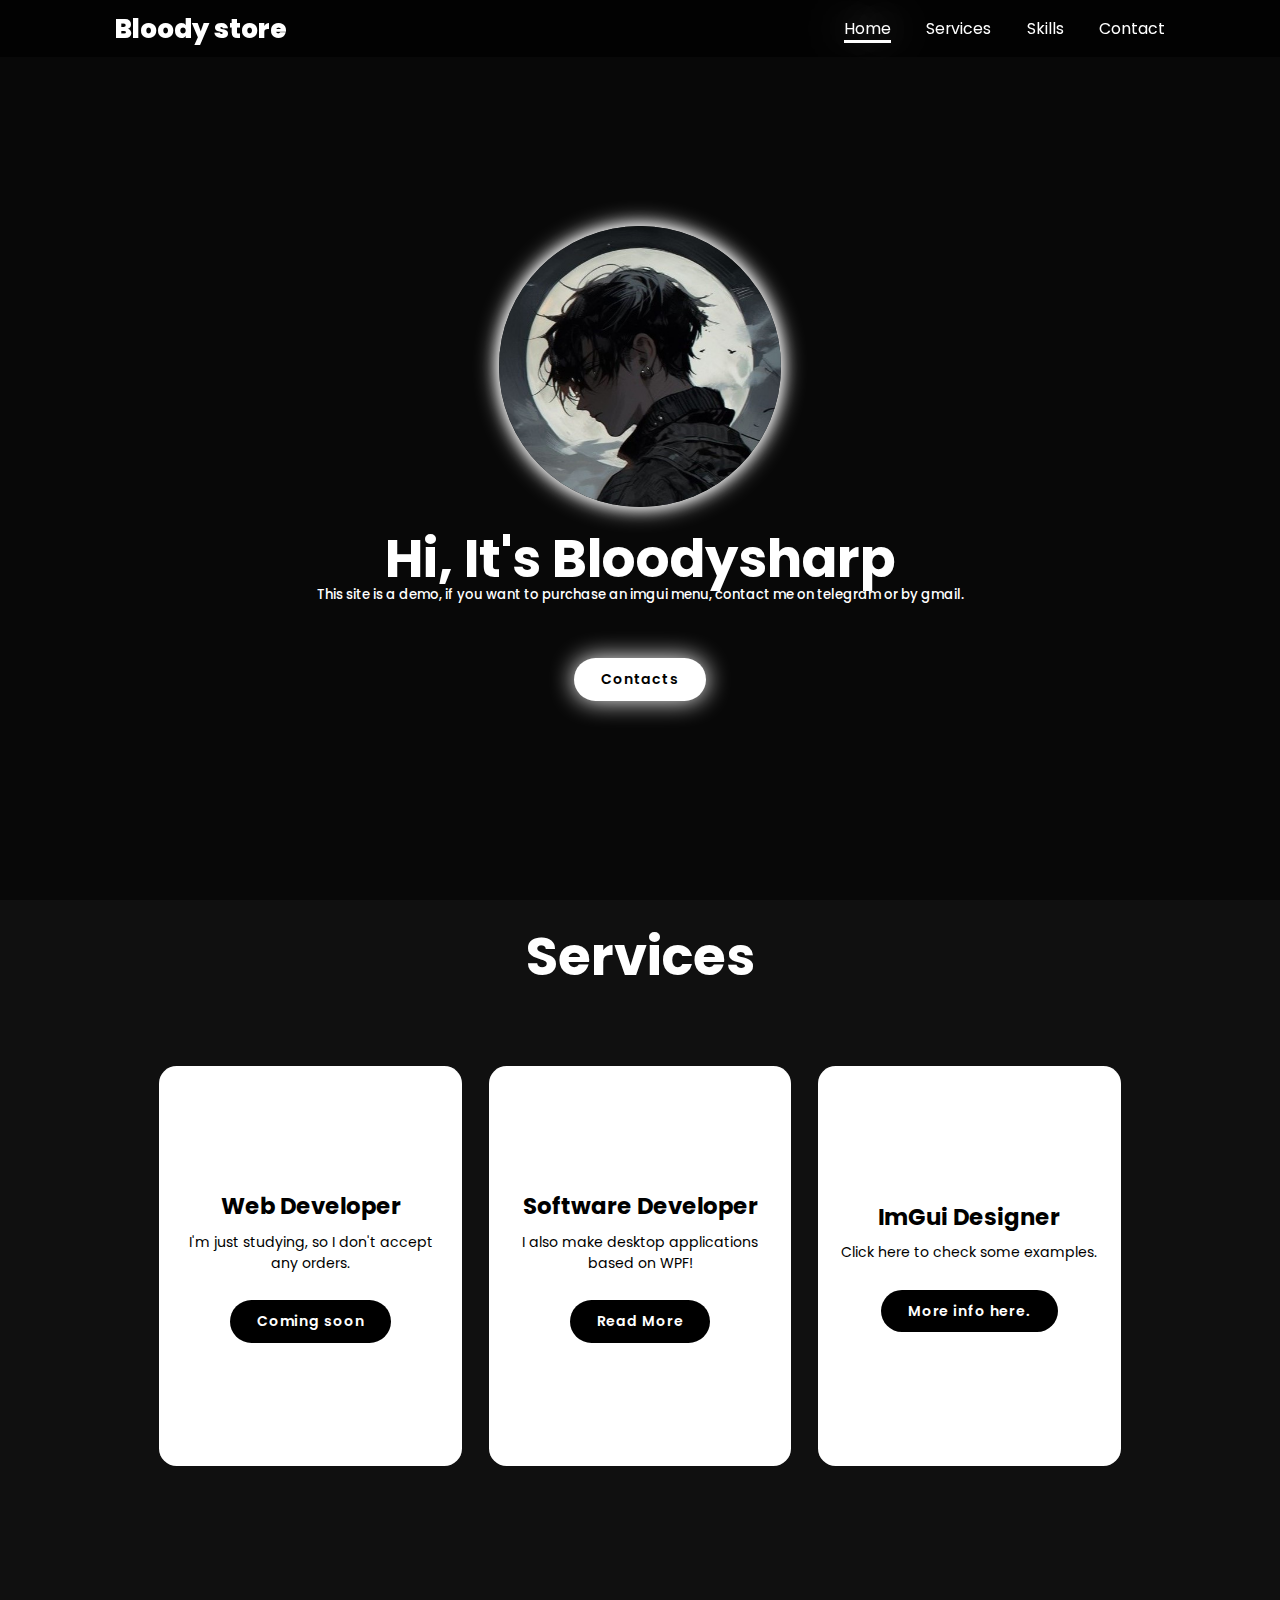
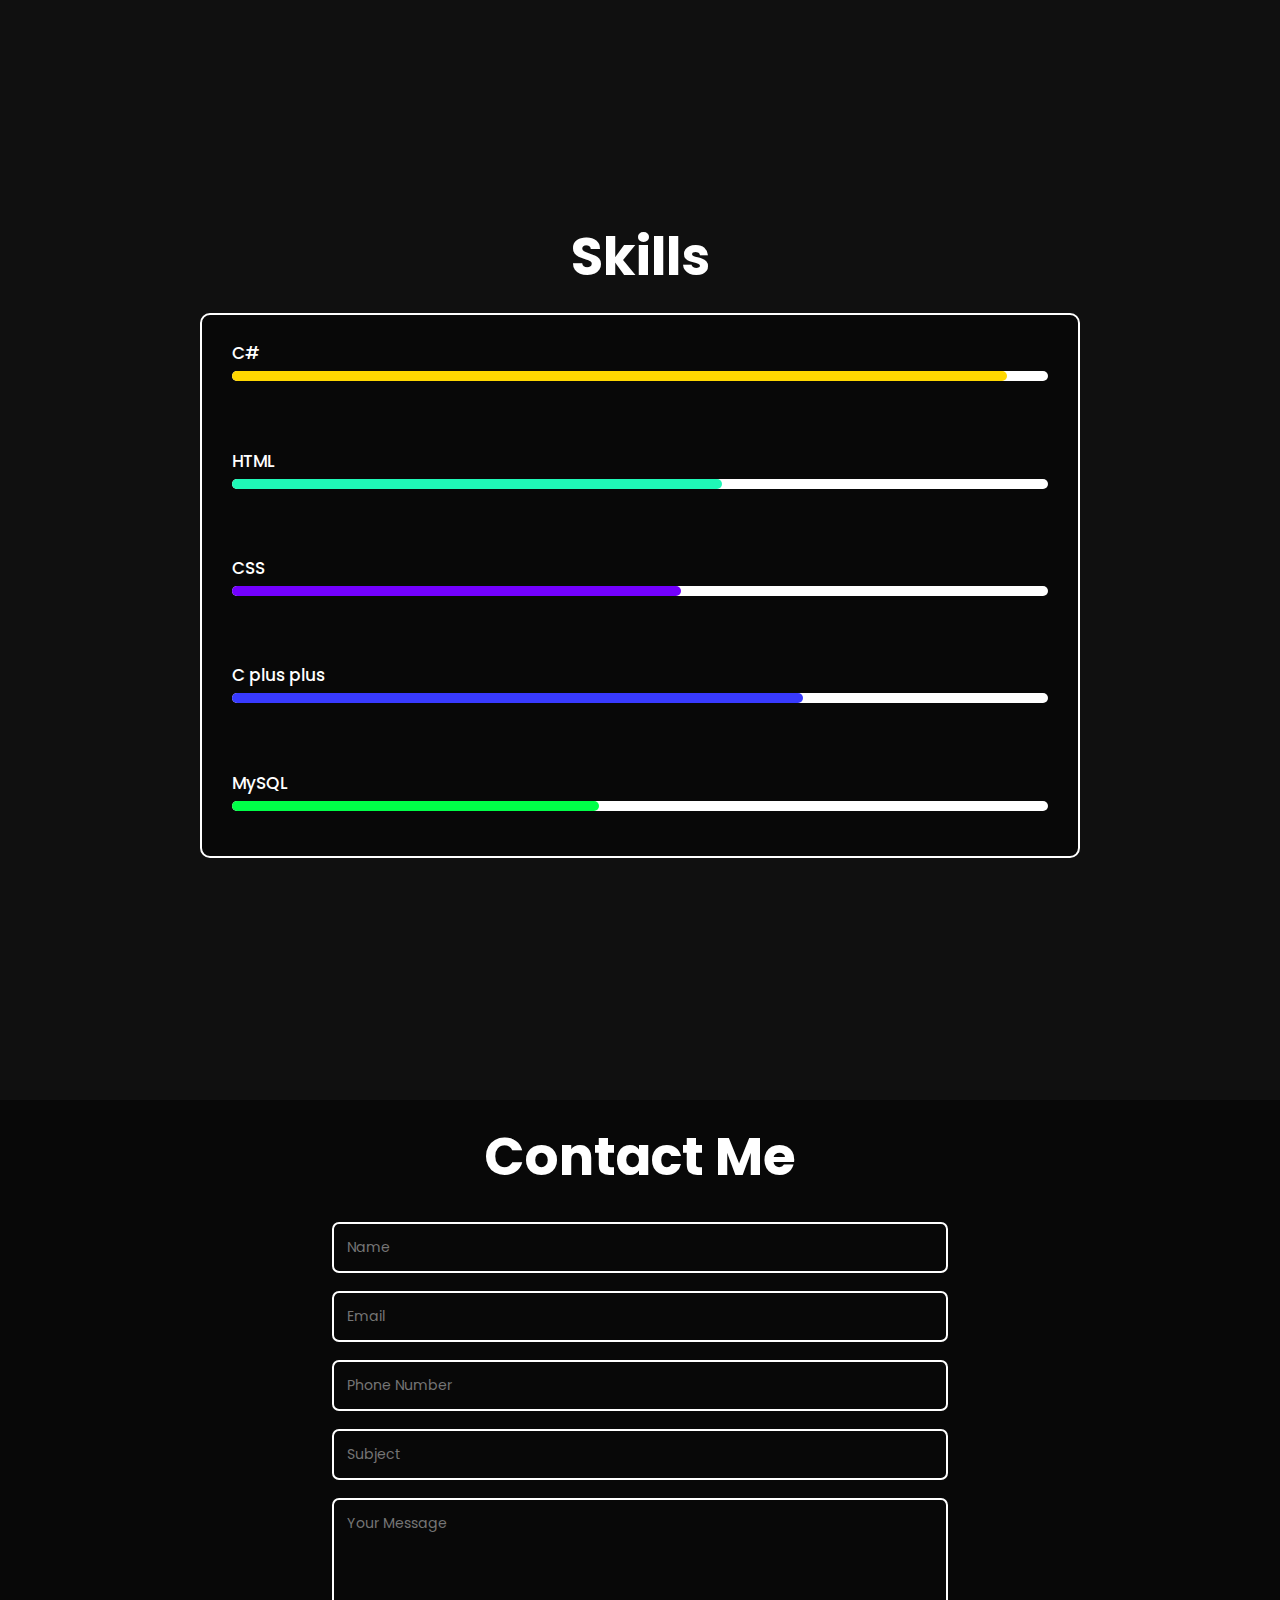
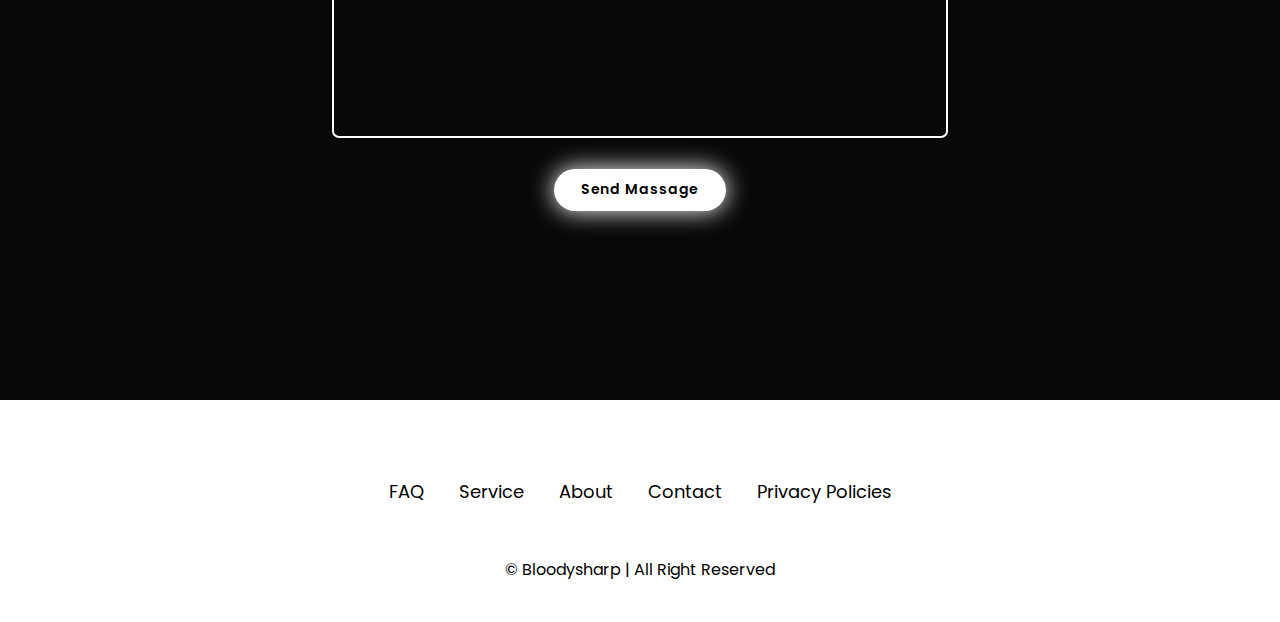
==== index.html @ 04646cc1 "first commit" ====
<!DOCTYPE html>
<html lang="en">

<head>
   <meta charset="UTF-8">
   <meta name="viewport" content="width=device-width, initial-scale=1.0">
   <title>BloodyShop</title>
   <link rel="stylesheet" href="assets/css/style.css">
   <!-- Font awesome import -->
   <link rel="stylesheet" href="https://cdnjs.cloudflare.com/ajax/libs/font-awesome/6.5.1/css/all.min.css" integrity="sha512-DTOQO9RWCH3ppGqcWaEA1BIZOC6xxalwEsw9c2QQeAIftl+Vegovlnee1c9QX4TctnWMn13TZye+giMm8e2LwA==" crossorigin="anonymous" referrerpolicy="no-referrer" />
<body>
   <header class="header">
      <a href="#" class="logo">Bloody <span>store</span></a>

      <i class="fa-solid fa-bars" id="menu-icon"></i>

      <nav class="navbar">
         <ul>
            <li><a href="#home" class="active">Home</a></li>
            <li><a href="#services">Services</a></li>
            <!--<li><a href="#education">Education</a></li>-->
            <li><a href="#skills">Skills</a></li>
            <li><a href="#contact">Contact</a></li>
         </ul>
      </nav>
   </header>

   <section class="home" id="home">
      <div class="home-img">
         <img src="assets/image/img1.jpg" alt="">
      </div>
      <div class="home-content">
         <h1>Hi, It's Bloodysharp</h1>
         <!--<h3 data-text="Imgui">Imgui seller</h3>-->

         <p>This site is a demo, if you want to purchase an imgui menu, contact me on telegram or by gmail.</p>
         <div class="social-icon">
            <a href="#"><i class="fa-brands fa-linkedin"></i></a>
            <a href="https://github.com/Bloodysharp"><i class="fa-brands fa-github"></i></a>
            <a href="https://www.instagram.com/Bloodysharp"><i class="fa-brands fa-instagram"></i></a>
            <a href="https://t.me/Des1derata"><i class="fa-brands fa-telegram"></i></a>
         </div>

         <a href="#contact" class="btn">Contacts</a>
      </div>
   </section>

   <section class="services" id="services">
      <h2 class="heading">Services</h2>
      
      <div class="service-container">
         <div class="service-box">
            <i class="fa-solid fa-code"></i>
            <h3>Web Developer</h3>
            <p>I'm just studying, so I don't accept any orders.</p>
            <a href="#" class="btn">Coming soon</a>
         </div>
         <div class="service-box">
            <i class="fa-solid fa-palette"></i>
            <h3>Software Developer</h3>
            <p>I also make desktop applications based on WPF!</p>
            <a href="#" class="btn">Read More</a>
         </div>
         <div class="service-box">
            <i class="fa-solid fa-laptop-code"></i>
            <h3>ImGui Designer</h3>
            <p>Click here to check some examples.</p>
            <a href="#" class="btn">More info here.</a>
         </div>
      </div>
   </section>

   <!--<section class="education" id="education">
      <h2 class="heading">My Education</h2>

      <div class="timeline">
         <div class="container right">
            <div class="content">
               <div class="tag">
                  <h2>College</h2>
               </div>
               <div class="decs">
                  <p>Lorem ipsum dolor sit amet consectetur adipisicing elit. A, voluptas!</p>
               </div>
            </div>
         </div>
         <div class="container left">
            <div class="content" data-aos="fade-right">
               <div class="tag">
                  <h2>High School</h2>
               </div>
               <div class="decs">
                  <p>Lorem ipsum dolor, sit amet consectetur adipisicing elit. Aliquid consequuntur ad corrupti recusandae cumque amet.</p>
               </div>
            </div>
         </div>
         <div class="container right">
            <div class="content" data-aos="fade-left">
               <div class="tag">
                  <h2>Internship</h2>
               </div>
               <div class="decs">
                  <p>Lorem ipsum dolor, sit amet consectetur adipisicing elit. Aliquid consequuntur ad corrupti recusandae cumque amet.</p>
               </div>
            </div>
         </div>
         <div class="container left">
            <div class="content" data-aos="fade-right">
               <div class="tag">
                  <h2>Job-1</h2>
               </div>
               <div class="decs">
                  <p>Lorem ipsum dolor, sit amet consectetur adipisicing elit. Aliquid consequuntur ad corrupti recusandae cumque amet.</p>
               </div>
            </div>
         </div>
         <div class="container right">
            <div class="content" data-aos="fade-left">
               <div class="tag">
                  <h2>Job-2</h2>
               </div>
               <div class="decs">
                  <p>Lorem ipsum dolor, sit amet consectetur adipisicing elit. Aliquid consequuntur ad corrupti recusandae cumque amet.</p>
               </div>
            </div>
         </div>
         <div class="container left">
            <div class="content" data-aos="fade-right">
               <div class="tag">
                  <h2>Job-3</h2>
               </div>
               <div class="decs">
                  <p>Lorem ipsum dolor, sit amet consectetur adipisicing elit. Aliquid consequuntur ad corrupti recusandae cumque amet.</p>
               </div>
            </div>
         </div>
      </div>
   </section>-->

   <section class="skills" id="skills">
      <h2 class="heading">Skills</h2>

      <div class="skill-bar">
         <div class="bar">
            <div class="info">
               <span>C#</span>
            </div>
            <div class="progress-line csharp">
               <span></span>
            </div>
         </div>
         <div class="bar">
            <div class="info">
               <span>HTML</span>
            </div>
            <div class="progress-line html">
               <span></span>
            </div>
         </div>

         <div class="bar">
            <div class="info">
               <span>CSS</span>
            </div>
            <div class="progress-line css">
               <span></span>
            </div>
         </div>

         <div class="bar">
            <div class="info">
               <span>C plus plus</span>
            </div>
            <div class="progress-line cpp">
               <span></span>
            </div>
         </div>

         <div class="bar">
            <div class="info">
               <span>MySQL</span>
            </div>
            <div class="progress-line mysql">
               <span></span>
            </div>
         </div>
      </div>
   </section>

   <section class="contact" id="contact">
      <h2 class="heading">Contact Me</h2>
      <form action="">
         <div class="input-box">
            <input type="text" name="name" placeholder="Name" required>
            <input type="email" placeholder="Email" required>
            <input type="Number" placeholder="Phone Number" required>
            <input type="text" placeholder="Subject">
         </div>
         <textarea name="" id="" cols="30" rows="10" placeholder="Your Message"></textarea>
         <input type="submit" value="Send Massage" class="btn">
      </form>
   </section>

   <footer class="footer">
      <div class="social">
         <a href="#"><i class="fa-brands fa-linkedin"></i></a>
         <a href="https://www.instagram.com/Bloodysharp"><i class="fa-brands fa-square-instagram"></i></a>
         <a href="https://t.me/Des1derata"><i class="fa-brands fa-telegram"></i></a>
         <a href="https://github.com/Bloodysharp"><i class="fa-brands fa-github"></i></a>
      </div>
      <ul class="list">
         <li><a href="#">FAQ</a></li>
         <li><a href="#">Service</a></li>
         <li><a href="#">About</a></li>
         <li><a href="#">Contact</a></li>
         <li><a href="#">Privacy Policies</a></li>
      </ul>
      <p class="copyright">
         © Bloodysharp | All Right Reserved
      </p>
   </footer>
   <!-- animation -->  

   <script src="assets/js/script.js"></script>
</body>
</html>
---- assets/css/style.css ----
@import url('https://fonts.googleapis.com/css2?family=Poppins:wght@100;200;300;400;500;600&display=swap');
* {
  margin: 0;
  padding: 0;
  box-sizing: border-box;
  text-decoration: none;
  border: none;
  outline: none;
  scroll-behavior: smooth;
  font-family: 'Poppins', sans-serif;
}

:root {
  --bg-color: #080808;
  --second-bg-color: #101010;
  --text-color: white;
  --main-color: #ffffff;
}
html {
  font-size: 62.5%;
  overflow-x: hidden;
}
body {
  background: var(--bg-color);
  font-family: "Poppins", sans-serif;
  color: var(--text-color);
}
html::-webkit-scrollbar {
  width: 0.8rem;
}
html::-webkit-scrollbar-track {
  background: var(--bg-color);
}
html::-webkit-scrollbar-thumb {
  background: var(--main-color);
}
.header {
  position: fixed;
  top: 0;
  left: 0;
  width: 100%;
  z-index: 100;
  display: flex;
  align-items: center;
  justify-content: space-between;
  padding: 3rem 9%;
  height: 6.5rem;
  background: rgba(0,0,0,0.7);
  backdrop-filter: blur(20px);
}
.logo {
  font-size: 3rem;
  color: var(--main-color);
  font-weight: 800;
  cursor: pointer;
  transition: 0.3s ease;
}
.logo:hover {
  transform: scale(1.1);
  text-shadow: 0 0 50px var(--main-color);
}
.navbar ul {
  display: flex;
  list-style: none;
}
.navbar ul li a {
  color: var(--main-color);
  font-size: 1.8rem;
  margin-left: 4rem;
  border-bottom: 3px solid transparent;
  transition: 0.3s ease;
}
.navbar ul li a:hover,
.navbar ul li a.active {
  border-bottom: 3px solid var(--main-color);
  text-shadow: 0 0 40px var(--main-color);
}
#menu-icon {
  font-size: 3.6rem;
  color: var(--main-color);
  display: none;
}
@media(max-width:768px) {
  #menu-icon {
    display: block;
  }
  .navbar {
    position: absolute;
    top: 100%;
    right: 0;
    width: 50%;
    padding: 1rem 3%;
    background: black;
    border-left: 2px solid var(--main-color);
    border-bottom: 2px solid var(--main-color);
    border-bottom-left-radius: 2rem;
    display: none;
  }
  .navbar.active {
    display: block;
  }
  header .navbar ul {
    flex-flow: column;
  }
  .navbar ul li {
    text-align: center;
    width: 100%;
    border-radius: 0.6rem;
  }
  .navbar ul li a {
    display: block;
    padding: 1rem;
    text-align: left;
    font-size: 2rem;
    color: white;
  }
  .navbar ul li a.active,
  .navbar ul li a:hover {
    padding: 1rem;
    color: white;
    border-radius: 0.5rem;
    border-bottom: 0.5rem solid var(--main-color);
  }
}

/* Home section */
.home {
  display: flex;
  align-items: center;
  justify-content: center;
  flex-direction: column;
  gap: 1rem;
}
.home-content {
  display: flex;
  flex-direction: column;
  align-items: center;
  justify-content: center;
  text-align: center;
  margin-top: 3rem;
}
.home-img {
  border-radius: 50%;
}
.home-img img {
  position: relative;
  border-radius: 50%;
  top: 3rem;
  width: 22vw;
  box-shadow: 0 0 15px var(--main-color),
              0 0 25px var(--main-color);
  cursor: pointer;
  transition: 0.3s ease;
}
.home-img img:hover {
  box-shadow: 0 0 50px var(--main-color),
              0 0 100px var(--main-color);
}
.home-content h1 {
  font-size: 6rem;
  font-weight: 700;
  margin-top: 1.5rem;
  line-height: 1;
}
.home-content h3 {
  position: relative;
  font-size: 3.5rem;
  color: #252839;
  -webkit-text-stroke: 0.3vw #383d52;
  text-transform: uppercase;
}
.home-content h3::before{
  content: attr(data-text);
  position: absolute;
  top: 0;
  left: 0;
  width: 0;
  height: 100%;
  color: #01fe87;
  -webkit-text-stroke: 0vw #383d52;
  border-right: 2px solid #01fe87;
  overflow: hidden;
  animation: animate 6s linear infinite;
}
@keyframes animate {
  0%, 10%, 100%{
    width: 0;
  }
  70%, 90% {
    width: 100%;
  }
}
.home-content p {
  font-size: 1.5rem;
  font-weight: 500;
  max-width: 1000px;
}
.home-content .social-icon a{
  display: inline-flex;
  justify-content: center;
  align-items: center;
  font-size: 2.5rem;
  color: var(--main-color);
  margin: 3rem 1.5rem 3rem 0;
  transition: 0.3s ease;
}
.home-content .social-icon a:hover {
  transform: scale(1.3)translateY(-5px);
  text-shadow: 0 0 25px var(--main-color);
}
.btn {
  display: inline-block;
  padding: 1rem 2.8rem;
  background: var(--main-color);
  box-shadow: 0 0 25px var(--main-color);
  font-size: 1.6rem;
  border-radius: 4rem;
  color: black;
  border: 2px solid transparent;
  letter-spacing: 0.1rem;
  font-weight: 600;
  transition: 0.3s ease-in-out;
  cursor: pointer;
}
.btn:hover {
  transform: scale(1.05);
  background: transparent;
  color: white;
  border: 2px solid white;
}
@media(max-width:895px){
  .home {
    flex-direction: column;
    margin: 5rem 4rem;
  }
  .home-content h1 {
    font-size: 3.9rem;
    margin-top: 3rem;
  }
  .home-content h3 {
    font-size: 2.6rem;
  }
  .home-content p {
    max-width: 600px;
    margin: 0 auto;
  }
  .home-img img {
    width: 56vw;
    margin-top: -2rem;
  }
}

section{
  min-height: 100vh;
  padding: 2rem 9%;
}
/* Services Section */
.heading {
  font-size: 6rem;
  text-align: center;
}
.services {
  background: var(--second-bg-color);
}
.services h2 {
  margin-bottom: 8rem;
}
.service-container {
  display: flex;
  justify-content: center;
  align-items: center;
  flex-wrap: wrap;
  gap: 3rem;
}

.service-container .service-box {
  flex: 1 1;
  display: flex;
  flex-direction: column;
  align-items: center;
  justify-content: center;
  text-align: center;
  background: var(--main-color);
  color: black;
  padding: 3rem 2rem 4rem;
  height: 400px;
  border-radius: 2rem;
  border: 3px solid transparent;
  cursor: pointer;
  transition: 0.5s ease;
}
.service-container .service-box:hover {
  transform: scale(1.02);
  background-color: rgb(0, 0, 0);
  color: white;
  border: 2px solid white;
}
.service-container .service-box:hover i {
  color: white;
}
.service-box i {
  font-size: 7rem;
  color: black;
  margin-bottom: 1rem;
}
.service-box h3 {
  font-size: 2.6rem;
}
.service-box p {
  font-size: 1.6rem;
  margin: 1rem 0 3rem;
}
.service-box .btn {
  background-color: rgb(0, 0, 0);
  color: white;
}
.service-box .btn:hover {
  color: rgb(255, 255, 255);
  background: transparent;
  filter: 0 0 15px white;
  border: 1px solid rgb(255, 255, 255);
}


/* Education Section */
.education{
  background: var(--bg-color);
}
.education .timeline {
  position: relative;
  max-width: 1200px;
  margin: 0 auto;
}
.education .timeline::after {
  content: '';
  position: absolute;
  width: 6px;
  background: rgb(242, 0, 0);
  top: 0;
  bottom: 0;
  left: 50%;
  margin-left: -3px;
  z-index: -2px;
}
.education .container {
  padding: 10px 40px;
  position: relative;
  background-color: inherit;
  width: 50%;
}
.education .container::after {
  content: '\f501';
  position: absolute;
  width: 25px;
  height: 25px;
  line-height: 25px;
  font-size: 1.89rem;
  right: -17px;
  background: black;
  border: 4px solid white;
  top: 15px;
  border-radius: 50%;
  z-index: 100;
  text-align: center;
  font-weight: 600;
  font-family: "Font Awesome\ 5 Free";
  color: rgb(230, 28, 28);
}
.education .left {
  left: 0;
}
.education .right {
  left: 50%;
}
.education .left::before{
  content: '';
  height: 0;
  position: absolute;
  top: 22px;
  width: 0;
  z-index: 1;
  right: 30px;
  border: medium solid var(--main-color);
  border-width: 10px 0 10px 10px;
  border-color: transparent transparent transparent var(--main-color);
}
.education .right::before{
  content: '';
  height: 0;
  position: absolute;
  top: 22px;
  width: 0;
  z-index: 1;
  left: 30px;
  border: medium solid var(--main-color);
  border-width: 10px 0 10px 10px;
  border-color: transparent transparent transparent var(--main-color);
}
.education .right::after {
  left: -16px;
}
.education .content {
  background: white;
  color: black;
  position: relative;
  border-radius: 6px;
}
.education .content .tag {
  font-size: 1.6rem;
  padding-top: 1.5rem;
  padding-left: 1.5rem;
}
.education .content .decs {
  margin-left: 1.5rem;
  padding-bottom: 1rem;
}
.education .content .tag h2 {
  font-size: 2rem;
  font-weight: 600;
}
.education .content .decs  p {
  font-size: 1.3rem;
  font-weight: 500;
}
.education .content:hover {
  box-shadow: 0 0 25px white;
}
@media screen and (max-width:600px)  {
  .timeline {
    margin-top: 2rem;
  }
  .education .timeline::after {
    left: 31px;
  }
  .education .container {
    width: 100%;
    padding-left: 8rem;
    padding-right: 2rem;
  }
  .education .container::after {
    font-size: 2.2rem;
  }
  .education .container::before {
    left: 61px;
    border: medium solid white;
    border-width: 10px 10px 10px 0;
    border-color: transparent var(--main-color) transparent transparent ;
  }
  .education .left::after {
    left: 15px;
  }
  .education .right::after {
    left: 15px;
  }
  .education .right {
    left: 0%;
  }
}

/* Skill section */

.skills {
  background-color: var(--second-bg-color);
}
.skills h2 {
  margin-bottom: 2rem;
}
.skills {
  margin: 0 auto;
}
.skill-bar {
  margin-top: 8rem;
  padding: 25px 30px;
  background: var(--bg-color);
  border: 2px solid var(--main-color);
  border-radius: 10px;
  display: flex;
  flex-direction: column;
  gap: 3rem;
  max-width: 100rem;
  margin: 1rem auto;

}
.skill-bar .bar {
  margin: 20px 0;
}
.skill-bar .bar:first-child{
  margin-top: 0;
}
.skill-bar .bar .info {
  margin-bottom: 5px;
}
.skill-bar .bar .info span{
  color: var(--text-color);
  font-weight: 500;
  font-size: 17px;
}
.skill-bar .bar .progress-line {
  height: 10px;
  width: 100%;
  background: white;
  position: relative;
  border-radius: 10px;
}
.bar .progress-line span {
  height: 100%;
  position: absolute;
  border-radius: 10px;
  background: white;
  cursor: pointer;
}
.bar .progress-line.csharp span {
  width: 95%;
  background: gold;
}
.bar .progress-line.cpp span {
  width: 70%;
  background: rgb(56, 58, 255);
}
.bar .progress-line.html span {
  width: 60%;
  background: rgb(31, 248, 183);
}
.bar .progress-line.css span {
  width: 55%;
  background: rgb(115, 0, 255);
}
.bar .progress-line.mysql span {
  width: 45%;
  background: rgb(0, 255, 72);
}

/* contact Section */
.contact {
  background: var(--bg-color);
}
.contact h2 {
  margin-bottom: 2rem;
  color: var(--text-color);
}
.contact form {
  max-width: 70rem;
  margin: 1rem auto;
  margin-bottom: 3rem;
  text-align: center;
}
.contact form .input-box {
  display: flex;
  justify-content: center;
  flex-wrap: wrap;
}
.contact form .input-box input,
.contact form textarea {
  width: 100%;
  padding: 1.5rem;
  font-size: 1.6rem;
  color: var(--text-color);
  background: var(--bg-color);
  border-radius: 0.8rem;
  border: 2px solid var(--main-color);
  margin: 1rem 0;
  resize: none;
}
.contact form .btn {
  margin-top: 2rem;
}

/* Footer Section */
.footer {
  position: relative;
  bottom: 0;
  width: 100%;
  padding: 40px 0;
  background-color: var(--main-color);
}
.footer .social {
  text-align: center;
  padding-bottom: 25px;
  color: var(--text-color);

}
.footer .social a {
  font-size: 25px;
  color: black;
  display: inline-block;
  text-align: center;
  margin: 0 10px;
  transition: 0.3s ease;
}
.footer .social a:hover {
  transform: scale(1.2)translateY(-5px);
  text-shadow: 0 0 25px black;
}
.footer ul {
  margin-top: 0;
  padding: 0;
  font-size: 18px;
  line-height: 1.6;
  margin-bottom: 0;
  text-align: center;
}
.footer ul li a {
  color: black;
  transition: 0.3s ease;
}
.footer ul li a:hover {
  border-bottom: 3px solid black;
}
.footer ul li {
  color: black;
  display: inline-block;
  padding: 0 15px;
}
footer .copyright {
  margin-top: 50px;
  text-align: center;
  font-size: 16px;
  color: black;
}
@media (max-width:1285px) {
  html {
    font-size: 55%;
  }
  .service-container {
    padding-bottom: 7rem;
    grid-template-columns: repeat(1,1fr);
    margin: 0 5rem;
  }
}
@media (max-width:991px) {
  .header{
    padding: 2rem 3%;
  }
  section {
    padding: 5rem 3% 2rem;
  }
  .services {
    padding-bottom: 7rem;
  }

  .footer {
    padding: 2rem 3%
  }
}
@media (max-width:895) {
  .services h2{
    margin-bottom: 3rem;
  }
  .services-container {
    grid-template-columns: repeat(1,1fr);
  }
}
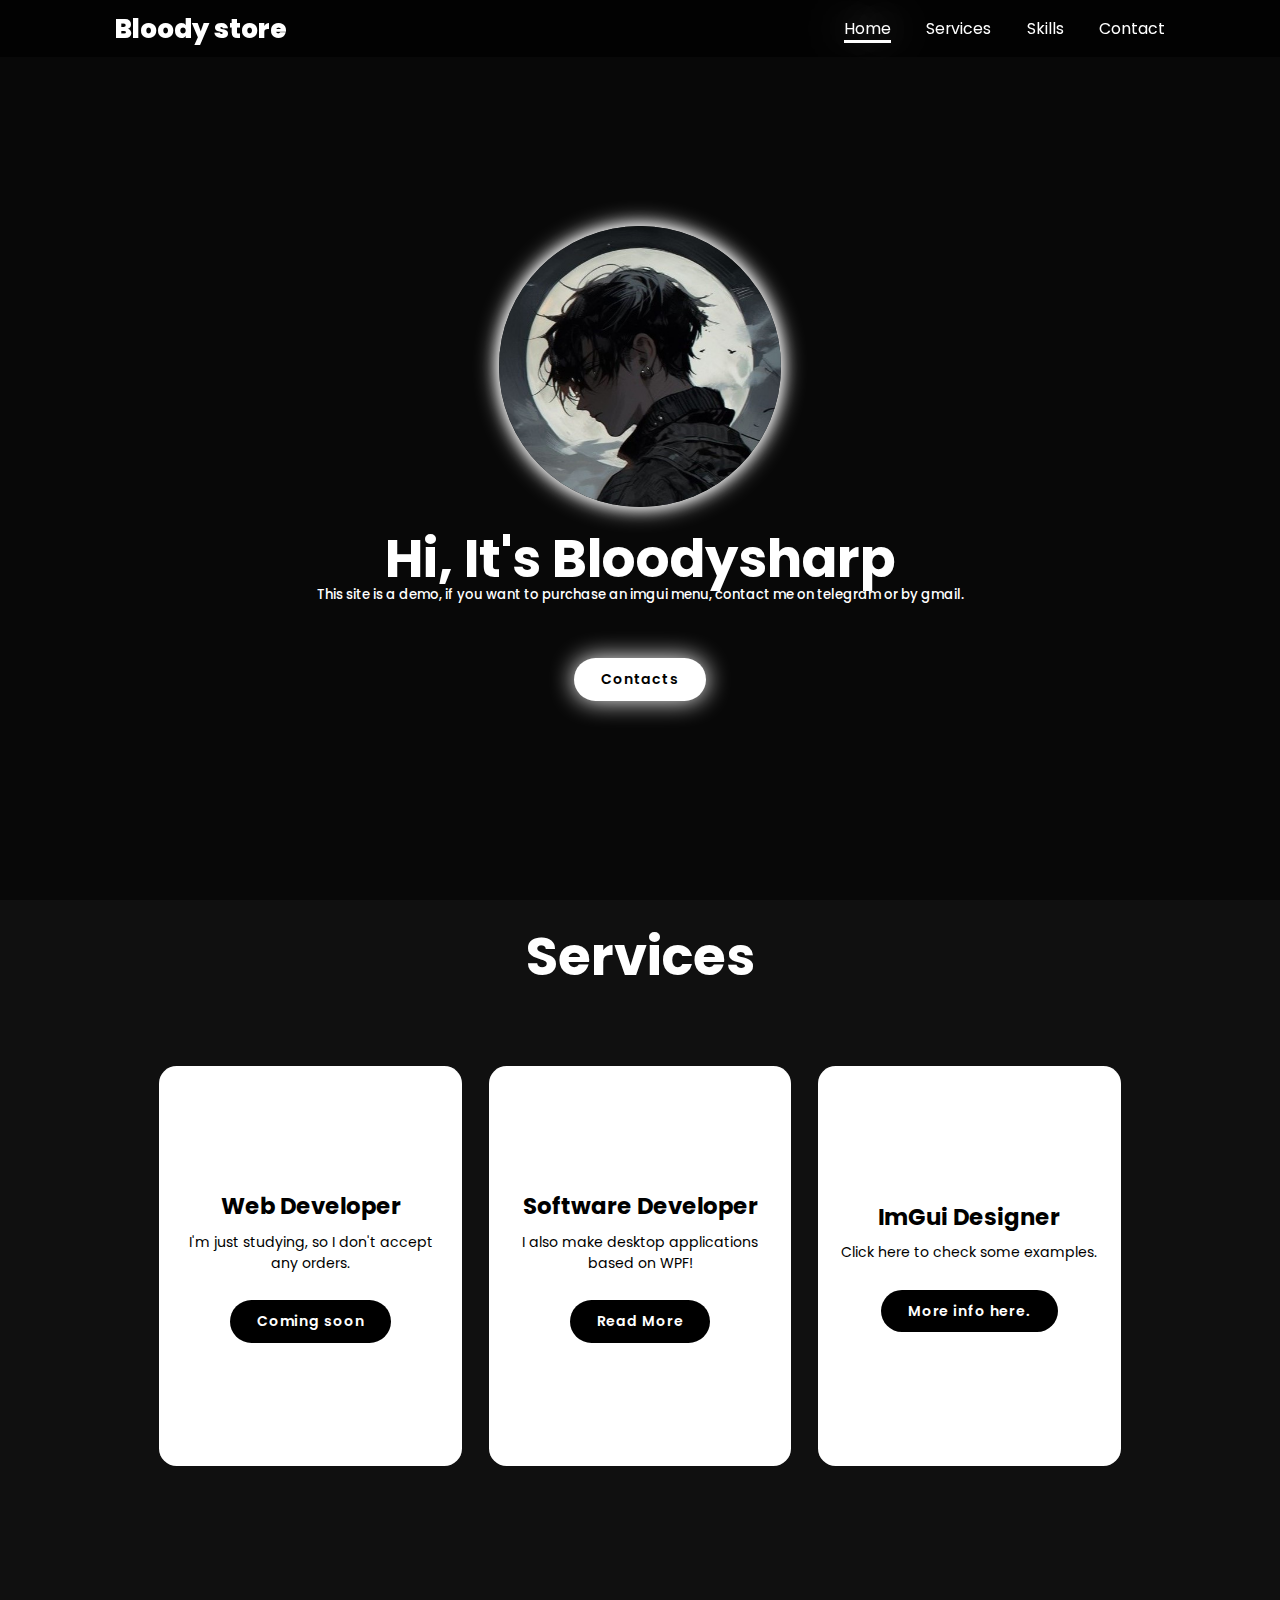
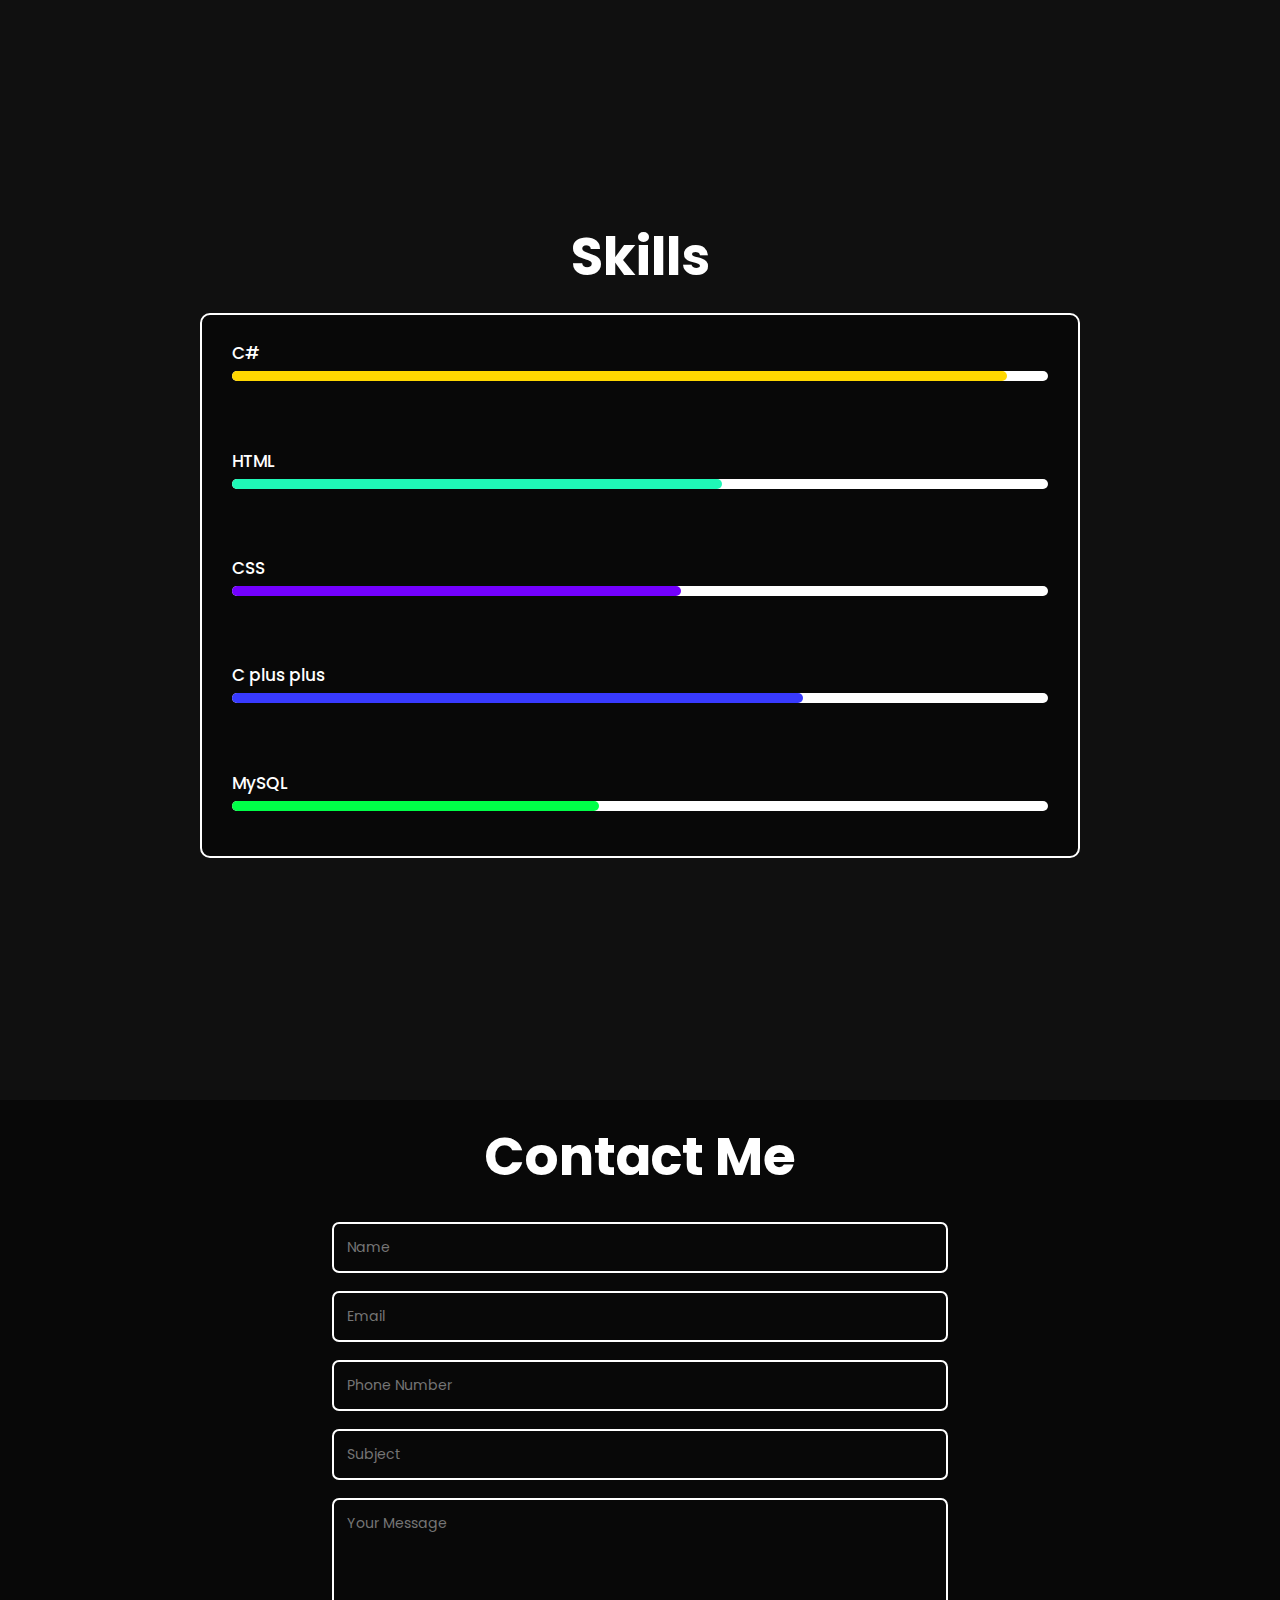
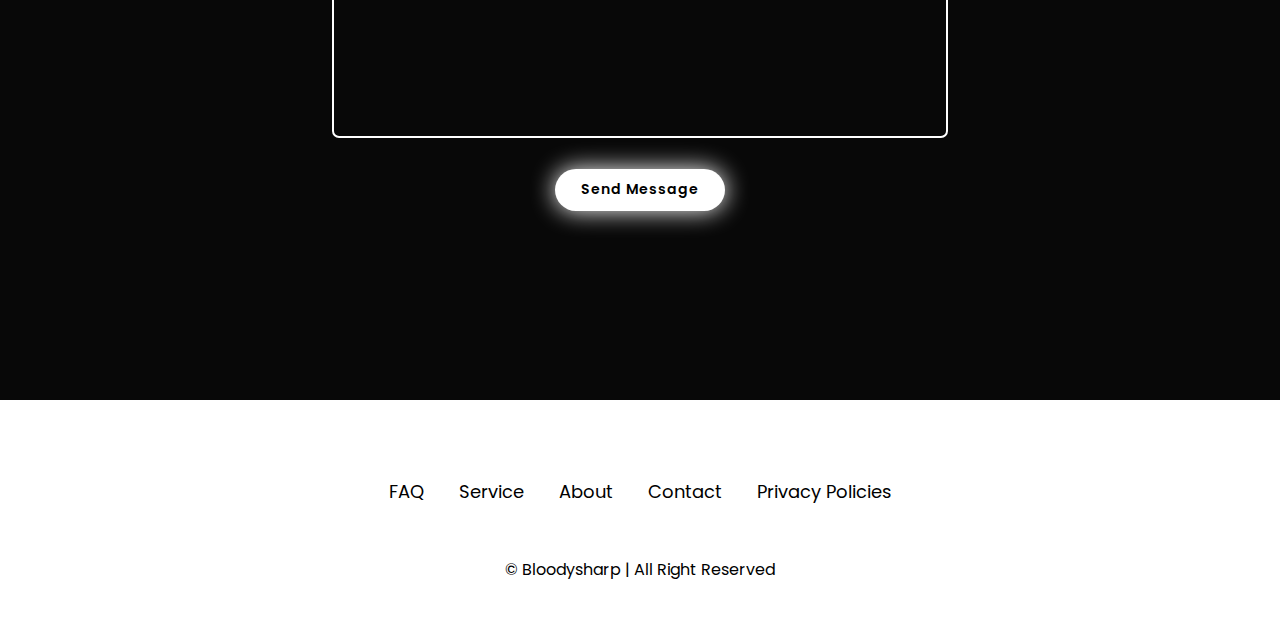
==== commit 5053d1c6: "last commit" ====
--- a/index.html
+++ b/index.html
@@ -18,7 +18,6 @@
          <ul>
             <li><a href="#home" class="active">Home</a></li>
             <li><a href="#services">Services</a></li>
-            <!--<li><a href="#education">Education</a></li>-->
             <li><a href="#skills">Skills</a></li>
             <li><a href="#contact">Contact</a></li>
          </ul>
@@ -32,7 +31,6 @@
       <div class="home-content">
          <h1>Hi, It's Bloodysharp</h1>
          <!--<h3 data-text="Imgui">Imgui seller</h3>-->
-
          <p>This site is a demo, if you want to purchase an imgui menu, contact me on telegram or by gmail.</p>
          <div class="social-icon">
             <a href="#"><i class="fa-brands fa-linkedin"></i></a>
@@ -65,77 +63,11 @@
             <i class="fa-solid fa-laptop-code"></i>
             <h3>ImGui Designer</h3>
             <p>Click here to check some examples.</p>
-            <a href="#" class="btn">More info here.</a>
+            <a href="imgui.html" class="btn">More info here.</a>
          </div>
       </div>
    </section>
 
-   <!--<section class="education" id="education">
-      <h2 class="heading">My Education</h2>
-
-      <div class="timeline">
-         <div class="container right">
-            <div class="content">
-               <div class="tag">
-                  <h2>College</h2>
-               </div>
-               <div class="decs">
-                  <p>Lorem ipsum dolor sit amet consectetur adipisicing elit. A, voluptas!</p>
-               </div>
-            </div>
-         </div>
-         <div class="container left">
-            <div class="content" data-aos="fade-right">
-               <div class="tag">
-                  <h2>High School</h2>
-               </div>
-               <div class="decs">
-                  <p>Lorem ipsum dolor, sit amet consectetur adipisicing elit. Aliquid consequuntur ad corrupti recusandae cumque amet.</p>
-               </div>
-            </div>
-         </div>
-         <div class="container right">
-            <div class="content" data-aos="fade-left">
-               <div class="tag">
-                  <h2>Internship</h2>
-               </div>
-               <div class="decs">
-                  <p>Lorem ipsum dolor, sit amet consectetur adipisicing elit. Aliquid consequuntur ad corrupti recusandae cumque amet.</p>
-               </div>
-            </div>
-         </div>
-         <div class="container left">
-            <div class="content" data-aos="fade-right">
-               <div class="tag">
-                  <h2>Job-1</h2>
-               </div>
-               <div class="decs">
-                  <p>Lorem ipsum dolor, sit amet consectetur adipisicing elit. Aliquid consequuntur ad corrupti recusandae cumque amet.</p>
-               </div>
-            </div>
-         </div>
-         <div class="container right">
-            <div class="content" data-aos="fade-left">
-               <div class="tag">
-                  <h2>Job-2</h2>
-               </div>
-               <div class="decs">
-                  <p>Lorem ipsum dolor, sit amet consectetur adipisicing elit. Aliquid consequuntur ad corrupti recusandae cumque amet.</p>
-               </div>
-            </div>
-         </div>
-         <div class="container left">
-            <div class="content" data-aos="fade-right">
-               <div class="tag">
-                  <h2>Job-3</h2>
-               </div>
-               <div class="decs">
-                  <p>Lorem ipsum dolor, sit amet consectetur adipisicing elit. Aliquid consequuntur ad corrupti recusandae cumque amet.</p>
-               </div>
-            </div>
-         </div>
-      </div>
-   </section>-->
 
    <section class="skills" id="skills">
       <h2 class="heading">Skills</h2>
@@ -197,7 +129,7 @@
             <input type="text" placeholder="Subject">
          </div>
          <textarea name="" id="" cols="30" rows="10" placeholder="Your Message"></textarea>
-         <input type="submit" value="Send Massage" class="btn">
+         <input type="submit" value="Send Message" class="btn">
       </form>
    </section>
 
